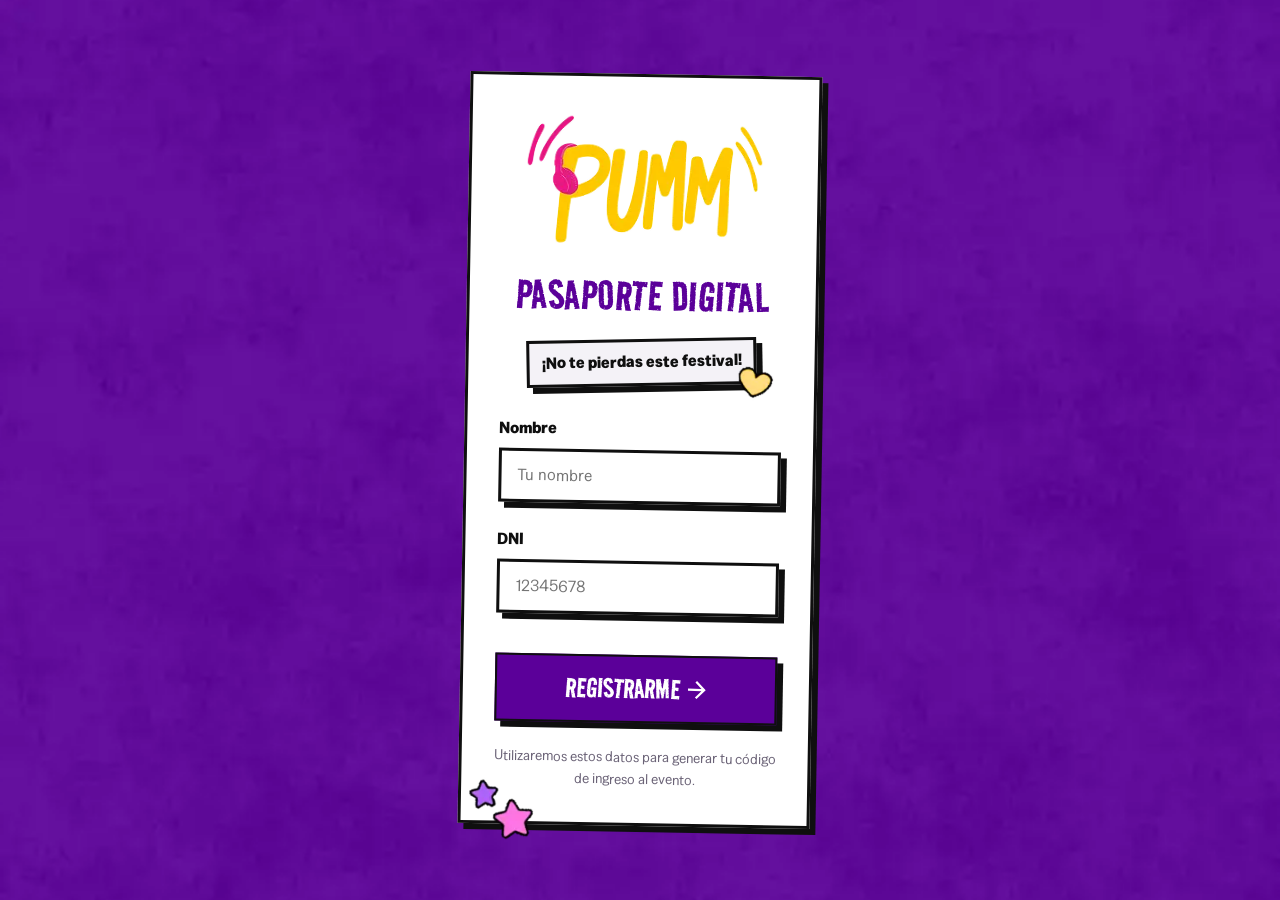
==== html/index.html @ eaad5062 "feat: integración con Google Apps Script" ====
<!DOCTYPE html>
<!--
  ============================================================
  PANTALLA · REGISTRO
  ------------------------------------------------------------
  La participante se da de alta con nombre y DNI. Si sale bien,
  pasa al pasaporte (html/pasaporte.html).

  ⚙️ DOS MODOS
  En desarrollo, registro y pasaporte son DOS archivos separados
  (index.html y pasaporte.html) y se navega entre ellos. Al correr
  `node scripts/empaquetar.js`, el build los UNE en un solo
  Index.html donde cada pantalla es una vista que se muestra/oculta
  (Apps Script sirve un solo archivo). El código es el mismo en los
  dos modos: la navegación pasa por UI.mostrarPantalla (ver js/ui.js)
  y quién se muestra lo decide el router de js/app.js.

  ⚠️ REGLA DE RUTAS EN ESTA CARPETA
  Este archivo vive en html/, así que para salir a css/, js/ o
  data/ hay que subir un nivel con ../
      ✅  ../css/main.css
      ❌  /css/main.css     (la barra inicial rompe en WordPress)
  ============================================================
-->
<html lang="es">
<head>
  <meta charset="UTF-8">
  <meta name="viewport" content="width=device-width, initial-scale=1.0">
  <title>Pasaporte Digital - PUMM 2026</title>
  <meta name="description" content="Tu recorrido por PUMM 2026.">
  <meta name="theme-color" content="#5B0099">

  <link rel="stylesheet" href="../css/main.css">
</head>

<body data-pagina="index">

  <main class="registro">

    <div class="registro__card">

      <img class="registro__logo" src="../assets/img/logo-pumm.webp" alt="PUMM">

      <h1 class="registro__titulo">Pasaporte Digital</h1>

      <p class="registro__slogan">
        ¡No te pierdas este festival!
        <img class="registro__corazon" src="../assets/img/corazon-amarillo.webp"
             alt="" aria-hidden="true">
      </p>

      <!-- novalidate: apagamos los globos nativos del navegador para
           usar nuestros propios mensajes bajo cada campo (registro.js). -->
      <form id="form-registro" novalidate>

        <div class="registro__campo">
          <label class="campo__etiqueta" for="nombre">Nombre</label>
          <input class="campo" id="nombre" name="nombre" type="text"
                 placeholder="Tu nombre" autocomplete="given-name"
                 aria-describedby="ayuda-nombre">
          <p class="campo__ayuda" id="ayuda-nombre" aria-live="polite"></p>
        </div>

        <div class="registro__campo">
          <label class="campo__etiqueta" for="dni">DNI</label>
          <input class="campo" id="dni" name="dni" type="text"
                 inputmode="numeric" maxlength="8" placeholder="12345678"
                 autocomplete="off" aria-describedby="ayuda-dni">
          <p class="campo__ayuda" id="ayuda-dni" aria-live="polite"></p>
        </div>

        <button class="boton boton--primario boton--ancho" type="submit">
          Registrarme
          <img class="boton__icono" src="../assets/iconos/flecha-der-blanca.svg"
               alt="" aria-hidden="true">
        </button>

      </form>

      <p class="registro__nota">
        Utilizaremos estos datos para generar tu código de ingreso al evento.
      </p>

      <!-- Estrellas decorativas colgadas de la esquina inferior izquierda
           de la tarjeta. aria-hidden: no las lee un lector de pantalla. -->
      <img class="registro__estrellas" src="../assets/img/estrellas.webp"
           alt="" aria-hidden="true">

    </div>
  </main>

  <!-- Modal vacío. Lo rellena js/ui.js con PUMM.UI.abrirModal({...}). -->
  <dialog class="modal" id="modal"></dialog>

  <!--
    ORDEN DE LOS SCRIPTS — importa y no es arbitrario:
      1. data/    los arrays de datos
      2. config   las constantes
      3. datos    la capa de acceso (necesita que config ya corrió)
      4. ui       los helpers (necesitan textos)
      5. app      lo común a todas las pantallas (incluye el router)
      6. paginas/ la lógica de ESTA pantalla
    Si invertís 2 y 3, datos.js no encuentra CONFIG y todo rompe.
  -->
  <script src="../data/participantes.js"></script>
  <script src="../data/misiones.js"></script>
  <script src="../data/insignias.js"></script>
  <script src="../data/textos.js"></script>

  <script src="../js/config.js"></script>
  <script src="../js/datos.js"></script>
  <script src="../js/ui.js"></script>
  <script src="../js/app.js"></script>

  <script src="../js/paginas/registro.js"></script>
</body>
</html>
---- css/main.css ----
/* ============================================================
    MAIN.CSS  ·  El único archivo CSS que se linkea en el HTML
    ------------------------------------------------------------
    Cada .html tiene UNA sola línea:
        <link rel="stylesheet" href="../css/main.css">
    y este archivo se encarga de traer todo lo demás.

    ¿Por qué así y no un <link> por archivo?
      · Si agregamos un componente nuevo, se toca este archivo y
        aparece en las 8 pantallas. Con links sueltos habría que
        editar 8 HTML y siempre queda uno viejo.
      · El orden de carga queda escrito en un solo lugar, y en
        CSS el orden decide quién gana cuando hay conflicto.

    EL ORDEN IMPORTA — de lo más general a lo más específico:
      1. base        · reset y decisiones globales
      2. componentes · piezas reutilizables
      3. paginas     · lo que existe en una sola pantalla

    Contra: @import hace que el navegador pida los archivos en
    cascada, así que carga un toque más lento que un archivo
    único. Con el tamaño de esta app no se nota, y la claridad
    para un equipo de 5 personas vale más. Si alguna vez pesa,
    se concatenan todos en un solo main.css antes de entregar.

    ⚠️ Los @import van SIEMPRE arriba de todo: si hay una regla
    CSS antes de un @import, el navegador lo ignora en silencio.
   ============================================================ */

/* 1 · Base ------------------------------------------------- */
@import url("base/reset.css");
@import url("base/variables.css");
@import url("base/tipografia.css");
@import url("base/utilidades.css");

/* 2 · Componentes ------------------------------------------ */
@import url("componentes/boton.css");
@import url("componentes/campo.css");
@import url("componentes/tarjeta.css");
@import url("componentes/modal.css");
@import url("componentes/navegacion.css");
@import url("componentes/pantalla-plena.css");
@import url("componentes/progreso.css");
@import url("componentes/insignia.css");

/* 3 · Páginas ----------------------------------------------
    Todavía no hay ninguna: las pantallas se crean copiando
    html/_plantilla.html.

    Cuando crees css/paginas/tu-pantalla.css, sumá su línea acá
    abajo. Van al final a propósito: la última regla es la que
    gana.

    Ejemplo de cómo va a quedar:
        @import url("paginas/registro.css");
        @import url("paginas/pasaporte.css");
        @import url("paginas/admin.css");
   ---------------------------------------------------------- */
@import url("paginas/registro.css");
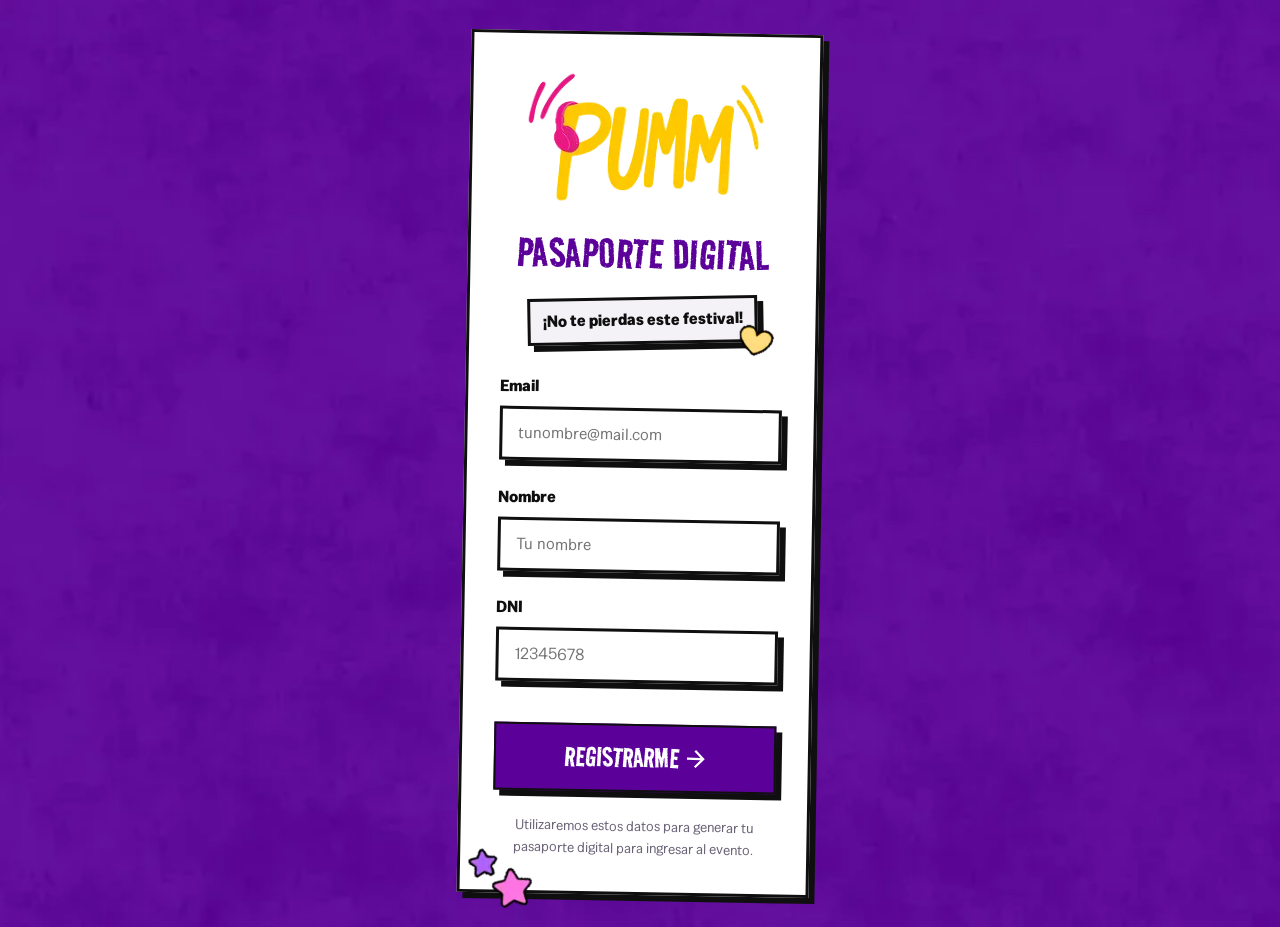
==== commit c60cf8db: "fix: arreglos visuales y añadido de input de email" ====
--- a/html/index.html
+++ b/html/index.html
@@ -30,6 +30,8 @@
   <meta name="description" content="Tu recorrido por PUMM 2026.">
   <meta name="theme-color" content="#5B0099">
 
+  <link rel="icon" type="image/svg+xml" href="../assets/iconos/corazon-violeta.svg">
+
   <link rel="stylesheet" href="../css/main.css">
 </head>
 
@@ -52,6 +54,14 @@
       <!-- novalidate: apagamos los globos nativos del navegador para
            usar nuestros propios mensajes bajo cada campo (registro.js). -->
       <form id="form-registro" novalidate>
+
+        <div class="registro__campo">
+          <label class="campo__etiqueta" for="email">Email</label>
+          <input class="campo" id="email" name="email" type="email"
+                 inputmode="email" placeholder="tunombre@mail.com"
+                 autocomplete="email" aria-describedby="ayuda-email">
+          <p class="campo__ayuda" id="ayuda-email" aria-live="polite"></p>
+        </div>
 
         <div class="registro__campo">
           <label class="campo__etiqueta" for="nombre">Nombre</label>
@@ -78,7 +88,7 @@
       </form>
 
       <p class="registro__nota">
-        Utilizaremos estos datos para generar tu código de ingreso al evento.
+        Utilizaremos estos datos para generar tu pasaporte digital para ingresar al evento.
       </p>
 
       <!-- Estrellas decorativas colgadas de la esquina inferior izquierda
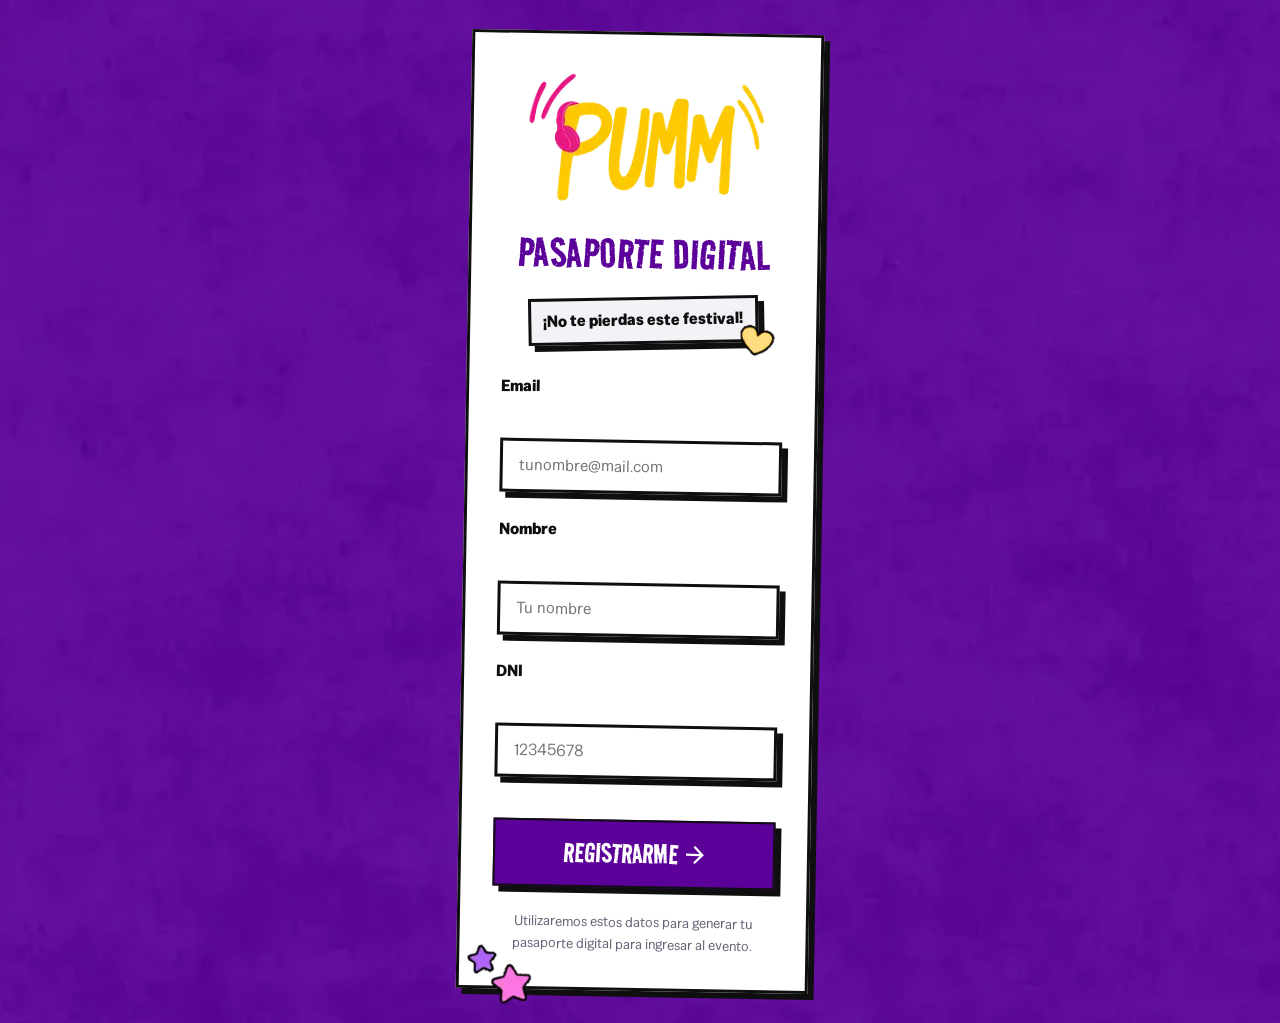
==== commit 7b80d632: "Merge pull request #3 from ValentinaBS/agus feat: agregar vista misión completada" ====
--- a/html/index.html
+++ b/html/index.html
@@ -112,7 +112,6 @@
       6. paginas/ la lógica de ESTA pantalla
     Si invertís 2 y 3, datos.js no encuentra CONFIG y todo rompe.
   -->
-  <script src="../data/participantes.js"></script>
   <script src="../data/misiones.js"></script>
   <script src="../data/insignias.js"></script>
   <script src="../data/textos.js"></script>
--- a/css/main.css
+++ b/css/main.css
@@ -57,3 +57,8 @@
         @import url("paginas/admin.css");
    ---------------------------------------------------------- */
 @import url("paginas/registro.css");
+@import url("paginas/nueva-mision.css");
+@import url("paginas/mision-registrada.css");
+@import url("paginas/completado.css");
+@import url("paginas/pasaporte.css");
+@import url("paginas/misiones.css");
